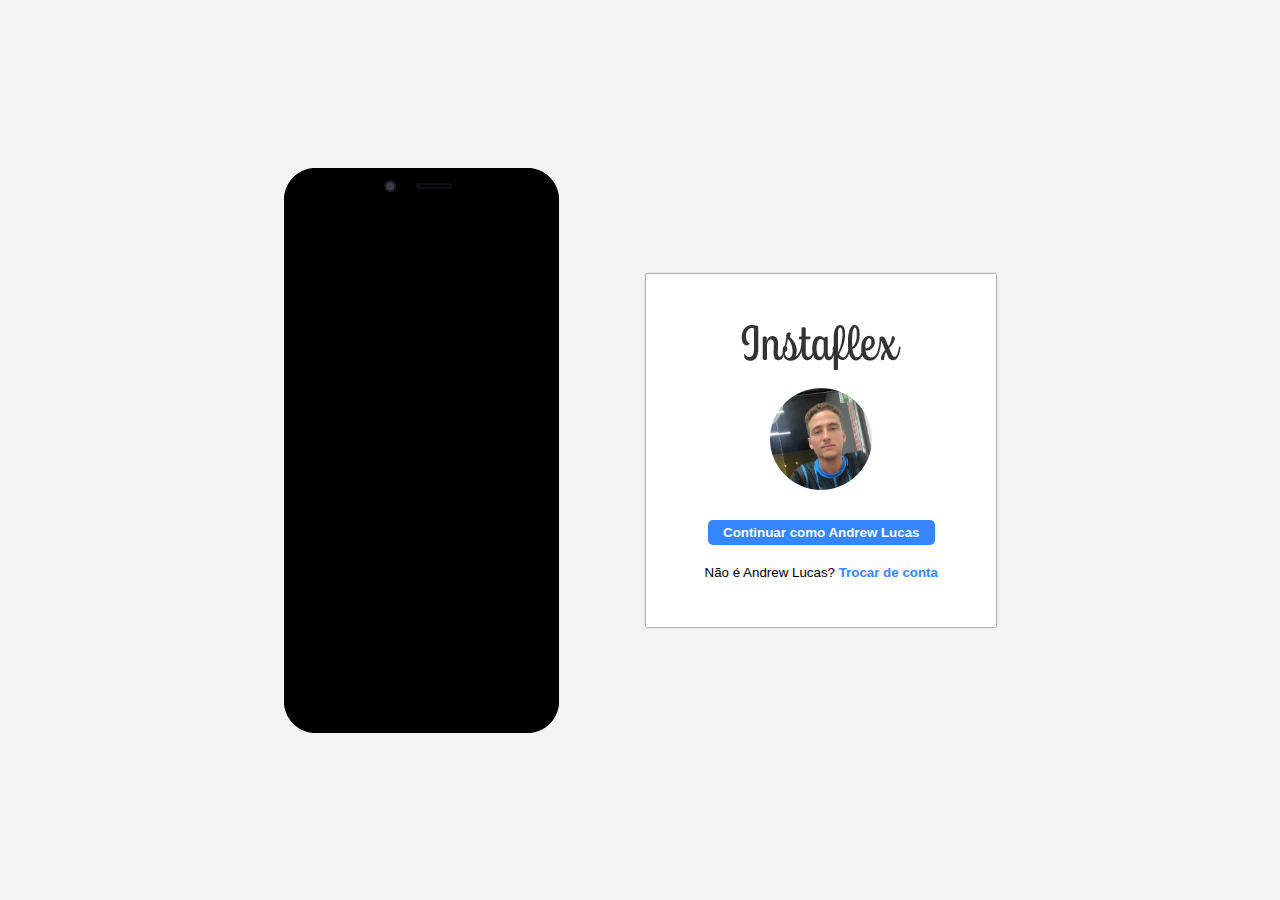
==== Instaflex/index.html @ e45bd58e "Instaflex Created" ====
<!DOCTYPE html>

<html lang="pt-BR">

    <head>
        <meta charset="UTF-8">
        <meta name="viewport" content="width=device-width, initial-scale=1.0">
        <meta http-equiv="X-UA-Compatible" content="ie=edge">
        <link rel="stylesheet" href="./style.css">
    </head>

    <body>
        <div class="container-flex">
            <div class="box-flex">
                <div class="bg">
                    <img class="slider" src="./img/1.png" alt="phone">
                    <img class="slider" src="./img/2.png" alt="phone">
                    <img class="slider" src="./img/3.png" alt="phone">
                    <img class="slider" src="./img/4.png" alt="phone">
                </div>
            </div>
            <div class="box-flex">
                <div class="welcome">
                    <img class="logo" src="./img/Instaflex_5.png" alt="Logo Instaflex">
                    <img class="me" src="./img/me.jpg" alt="">
                    <button >Continuar como Andrew Lucas</button> 
                    <p>Não é Andrew Lucas? <a href="">Trocar de conta</a></p>
                </div>
            </div>
        </div>

        <script src="./script.js"></script>
        
    </body>

</html>
---- Instaflex/style.css ----
@font-face {
    font-family: "Wisteria";
    src: url(./fonts/Wisteria.ttf);
}

a{
    font-weight: 700;
    text-decoration: none;
    color:#3586ff;
}

a:visited{
    color:#3586ff;
}

h1{
    font-family: "Wisteria";
    font-weight: 900;
    font-size: 55px;
}

p{
    font-family: 'Segoe UI', Tahoma, Geneva, Verdana, sans-serif;
    font-size: 10pt;
}

*{
    margin: 0;
    padding: 0;
}

body{
    display: flex;
    justify-content: center;
    flex-flow: wrap row;
    width: 100vw;
    background-color: rgb(243, 243, 243);
}

.container-flex{
    display: flex;
    align-items: center;
    justify-content: space-around;
    width: 800px;
    max-width: 100%;
    height: 100vh;
    background-color: inherit;
}

.box-flex{
    display: flex;
    max-width: 50%;
    justify-content: center;
}

.bg{
    display: flex;
    justify-content: center;
    align-items: center;
    width: 275px;
    height: 565px;
    background: url(./img/Phone_2.png);
}

.slider {
    opacity: 0;
    max-height: 100%;
    position: absolute;
    transition: opacity 800ms;
}

.selected{
    opacity: 1;
}

.welcome{
    display: flex;
    flex-flow: column wrap;
    align-items: center;
    justify-content: center;
    width: 350px;
    height: 353px;
    box-shadow: 0px 0px 2px #000000;
    border-radius: 1px;
    background-color: white;
}

.logo{
    max-height: 60px;
    height: auto;
    width: auto;
    margin: 5px;
}

.me{
    width: 102px;
    height: 102px;
    border-radius: 50%;
    margin-bottom: 10px;
}

button{
    margin: 20px;
    background-color: #3586ff;
    color: white;
    padding: 5px 15px;
    border-radius: 5px;
    border: none;
    font-family: 'Segoe UI', Tahoma, Geneva, Verdana, sans-serif;
    font-weight:600;
}
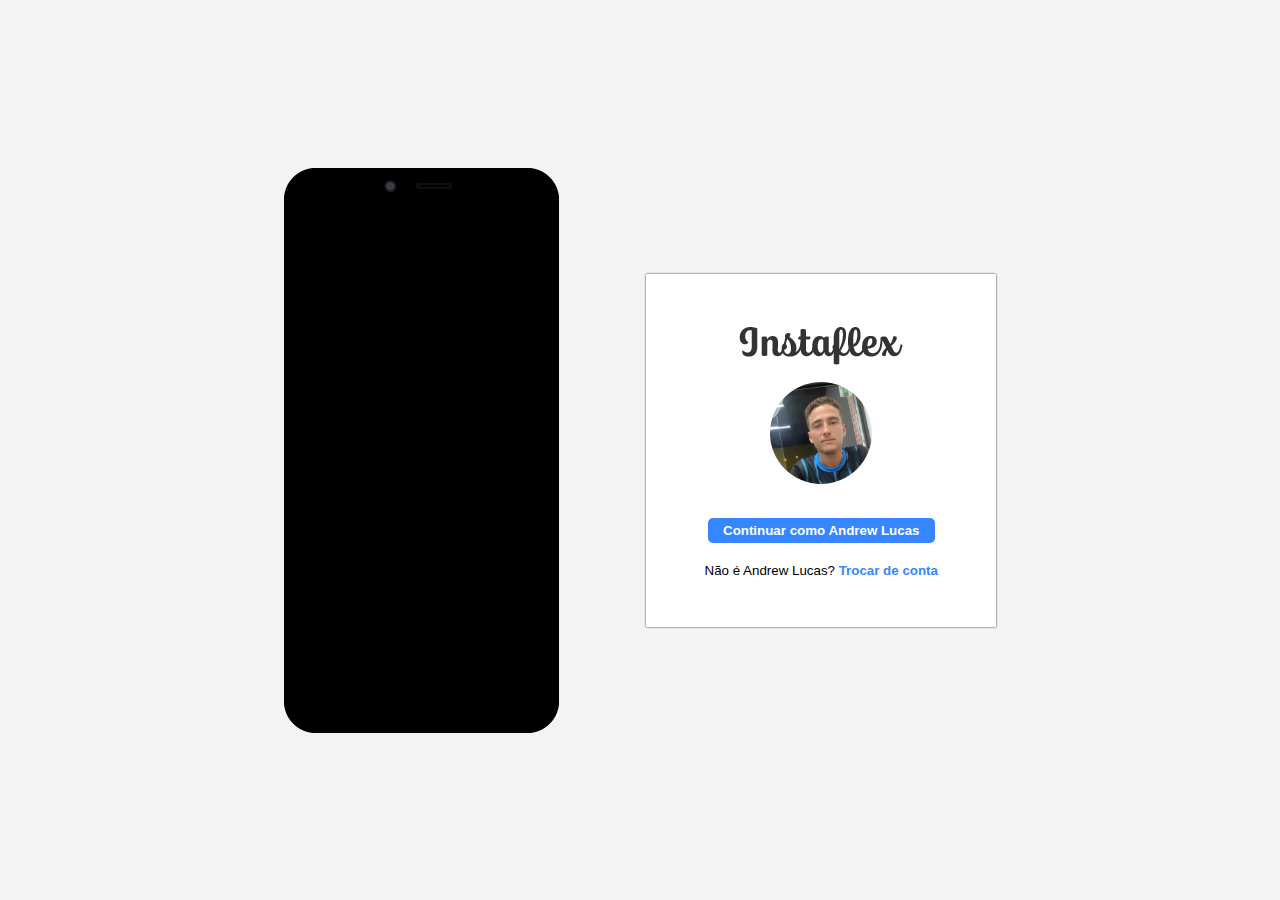
==== commit 7e09f519: "Instaflex Created" ====
--- a/Instaflex/index.html
+++ b/Instaflex/index.html
@@ -21,10 +21,10 @@
             </div>
             <div class="box-flex">
                 <div class="welcome">
-                    <img class="logo" src="./img/Instaflex_5.png" alt="Logo Instaflex">
-                    <img class="me" src="./img/me.jpg" alt="">
-                    <button >Continuar como Andrew Lucas</button> 
-                    <p>Não é Andrew Lucas? <a href="">Trocar de conta</a></p>
+                    <img class="logo" src="./img/Instaflex.png" alt="Logo Instaflex">
+                    <a href="https://www.instagram.com/heeey_andrew/"><img class="me" src="./img/me.jpg" alt=""></a>
+                    <button onclick="window.location.href='https://www.instagram.com/heeey_andrew/'">Continuar como Andrew Lucas</button> 
+                    <p>Não é Andrew Lucas? <a href="https://www.instagram.com/heeey_andrew/">Trocar de conta</a></p>
                 </div>
             </div>
         </div>
--- a/Instaflex/style.css
+++ b/Instaflex/style.css
@@ -1,3 +1,4 @@
+
 
 @font-face {
     font-family: "Wisteria";
@@ -60,7 +61,7 @@
     align-items: center;
     width: 275px;
     height: 565px;
-    background: url(./img/Phone_2.png);
+    background: url(./img/Phone.png);
 }
 
 .slider {
@@ -111,3 +112,8 @@
     font-weight:600;
 }
 
+@media (max-width: 650px){
+    .bg{
+        display: none;
+    }
+}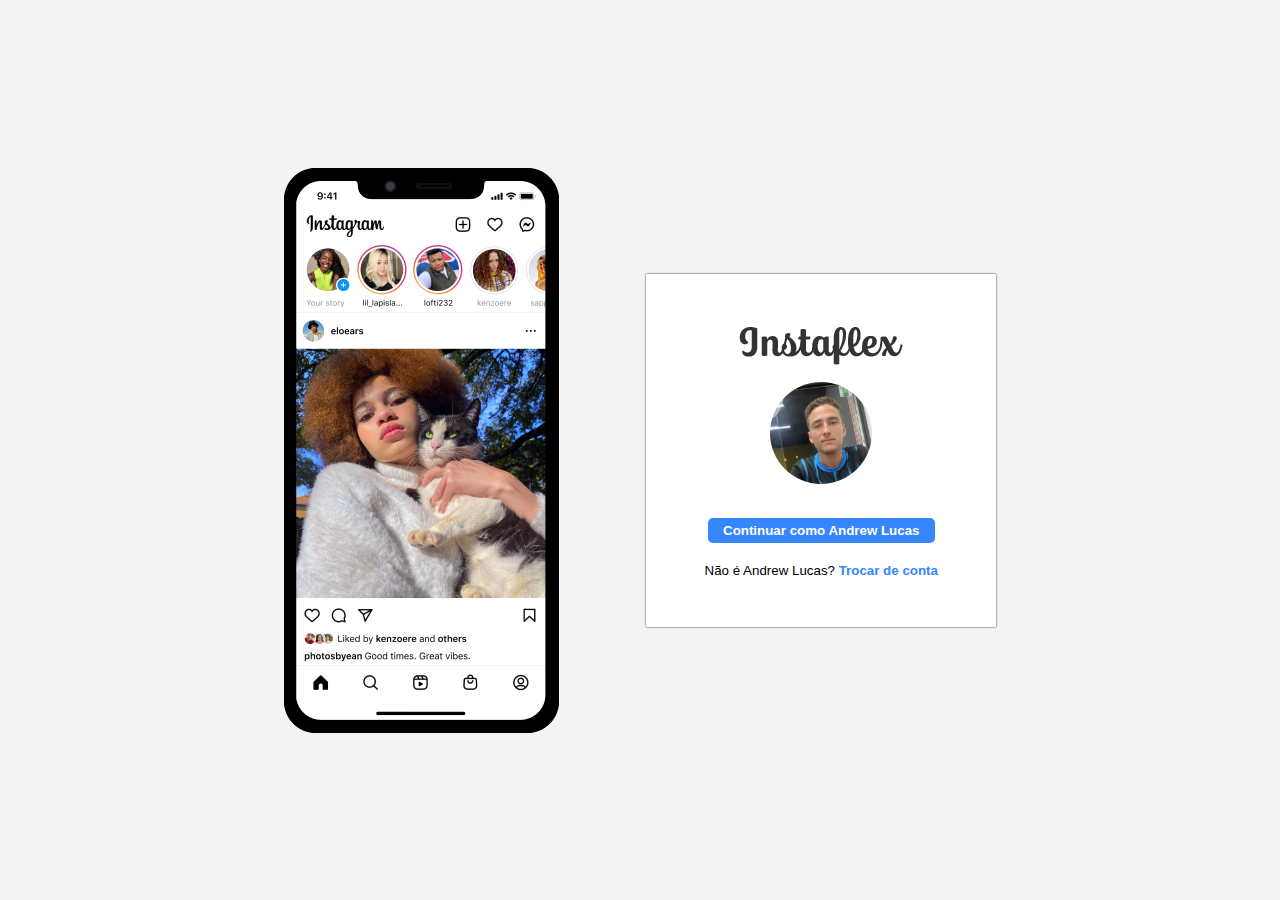
==== commit e9e47f8b: "Add JavaScript folder with some exercises" ====
--- a/Instaflex/index.html
+++ b/Instaflex/index.html
@@ -11,9 +11,9 @@
 
     <body>
         <div class="container-flex">
-            <div class="box-flex">
+            <div class="box-phone">
                 <div class="bg">
-                    <img class="slider" src="./img/1.png" alt="phone">
+                    <img class="slider selected" src="./img/1.png" alt="phone">
                     <img class="slider" src="./img/2.png" alt="phone">
                     <img class="slider" src="./img/3.png" alt="phone">
                     <img class="slider" src="./img/4.png" alt="phone">
--- a/Instaflex/style.css
+++ b/Instaflex/style.css
@@ -47,6 +47,12 @@
     max-width: 100%;
     height: 100vh;
     background-color: inherit;
+}
+
+.box-phone{
+    display: flex;
+    max-width: 50%;
+    justify-content: center;
 }
 
 .box-flex{
@@ -113,7 +119,7 @@
 }
 
 @media (max-width: 650px){
-    .bg{
+    .box-phone{
         display: none;
     }
 }